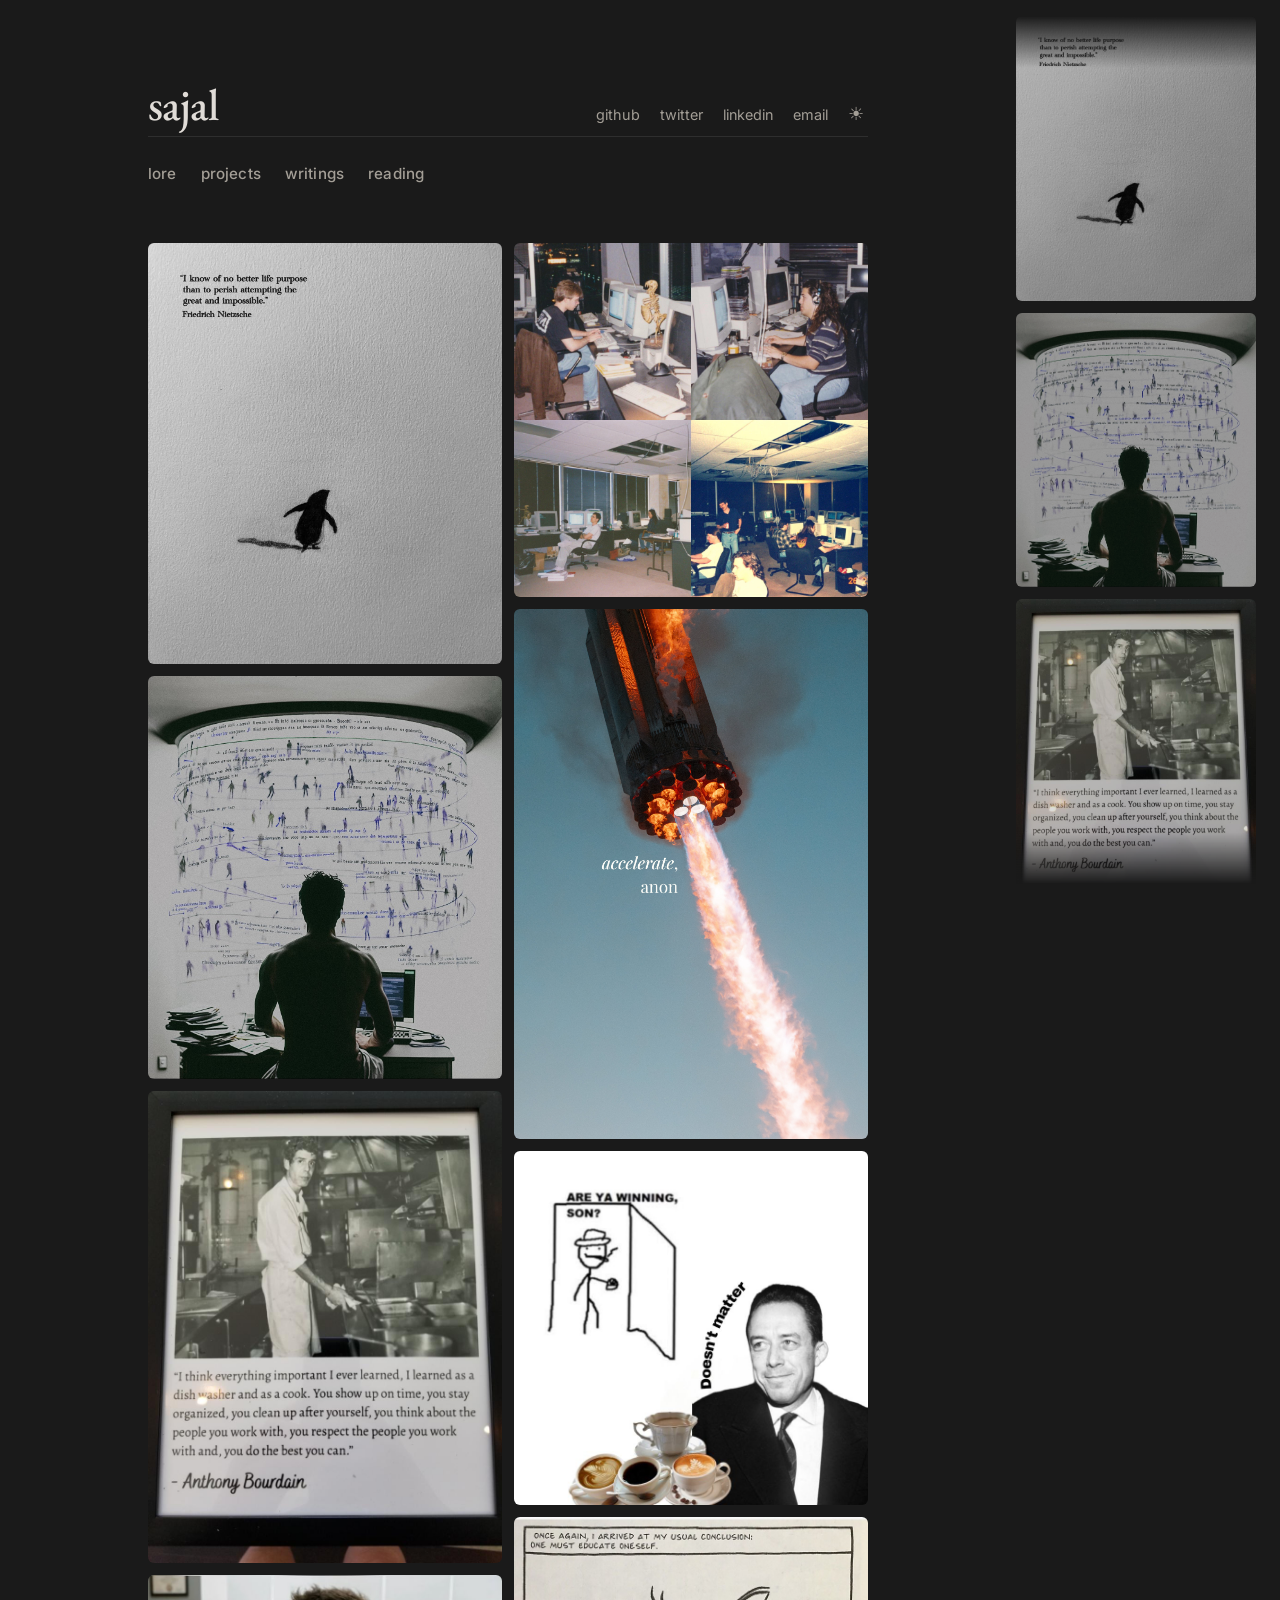
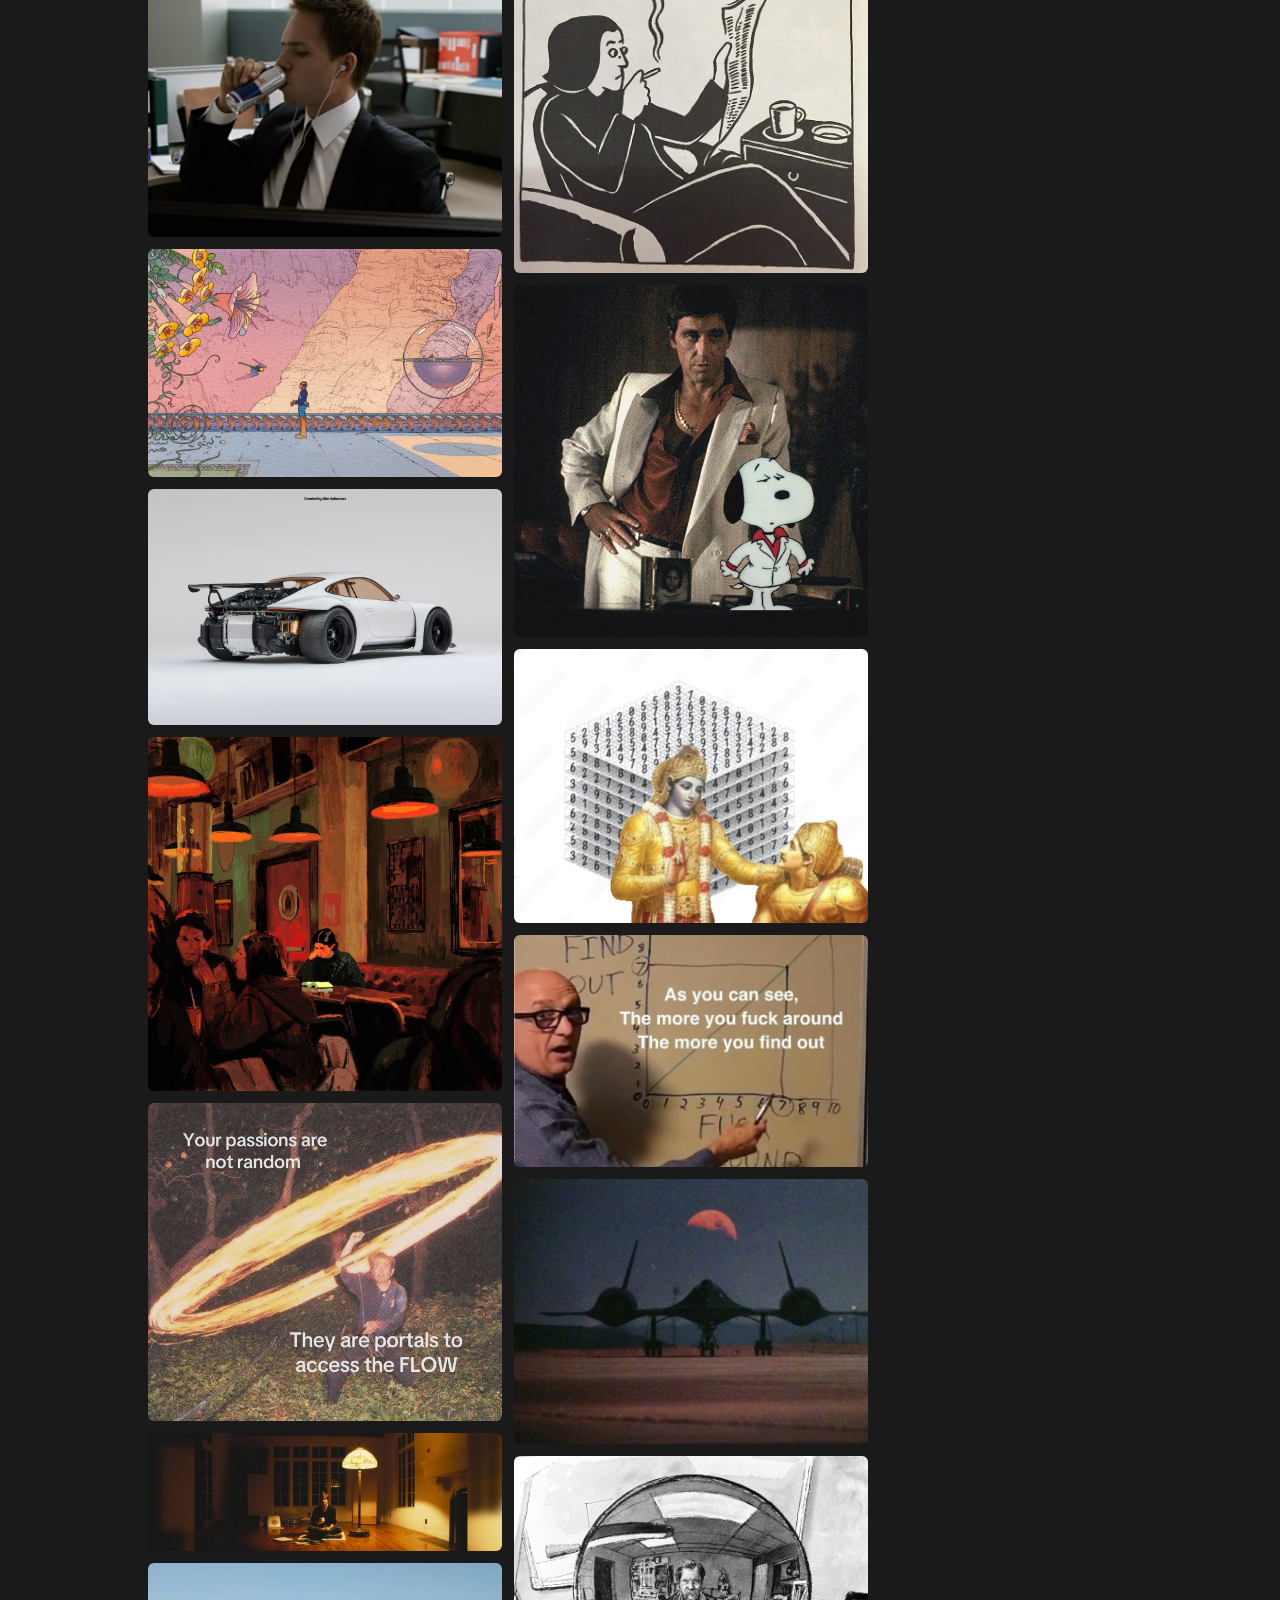
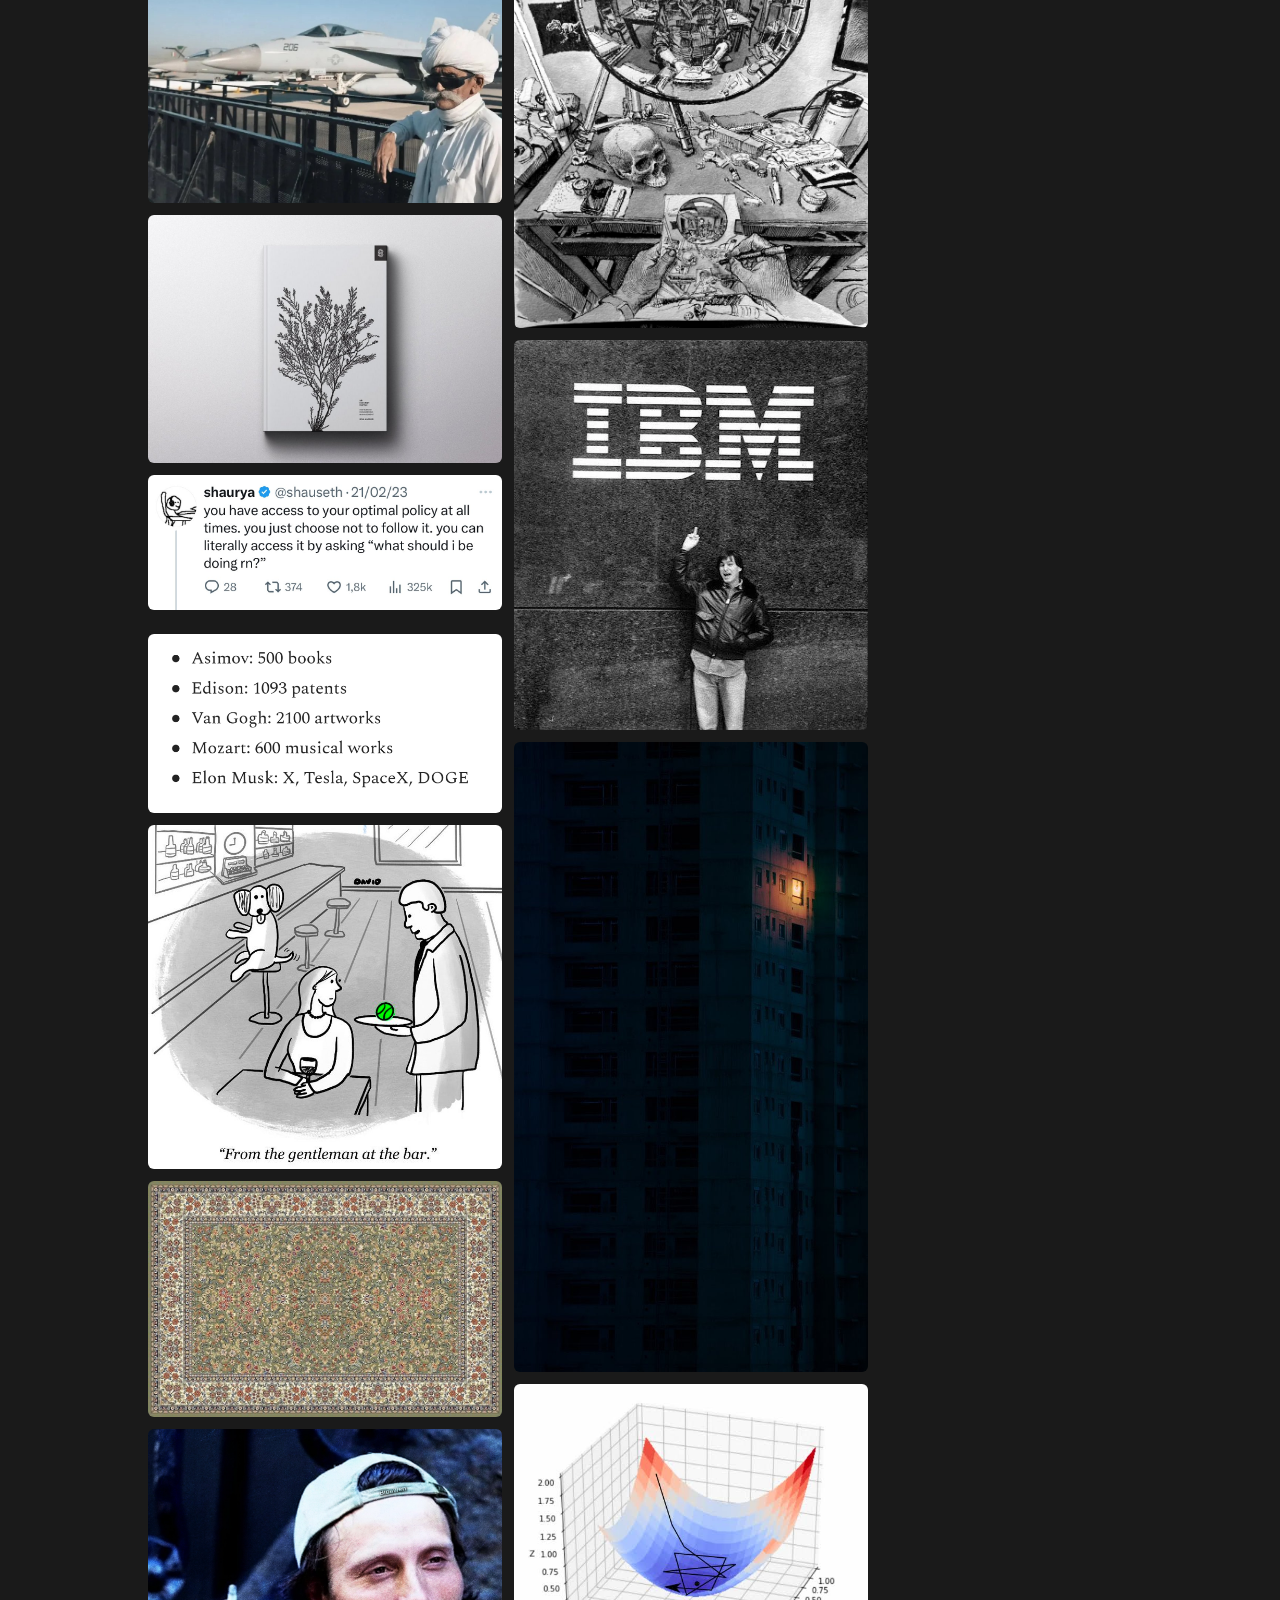
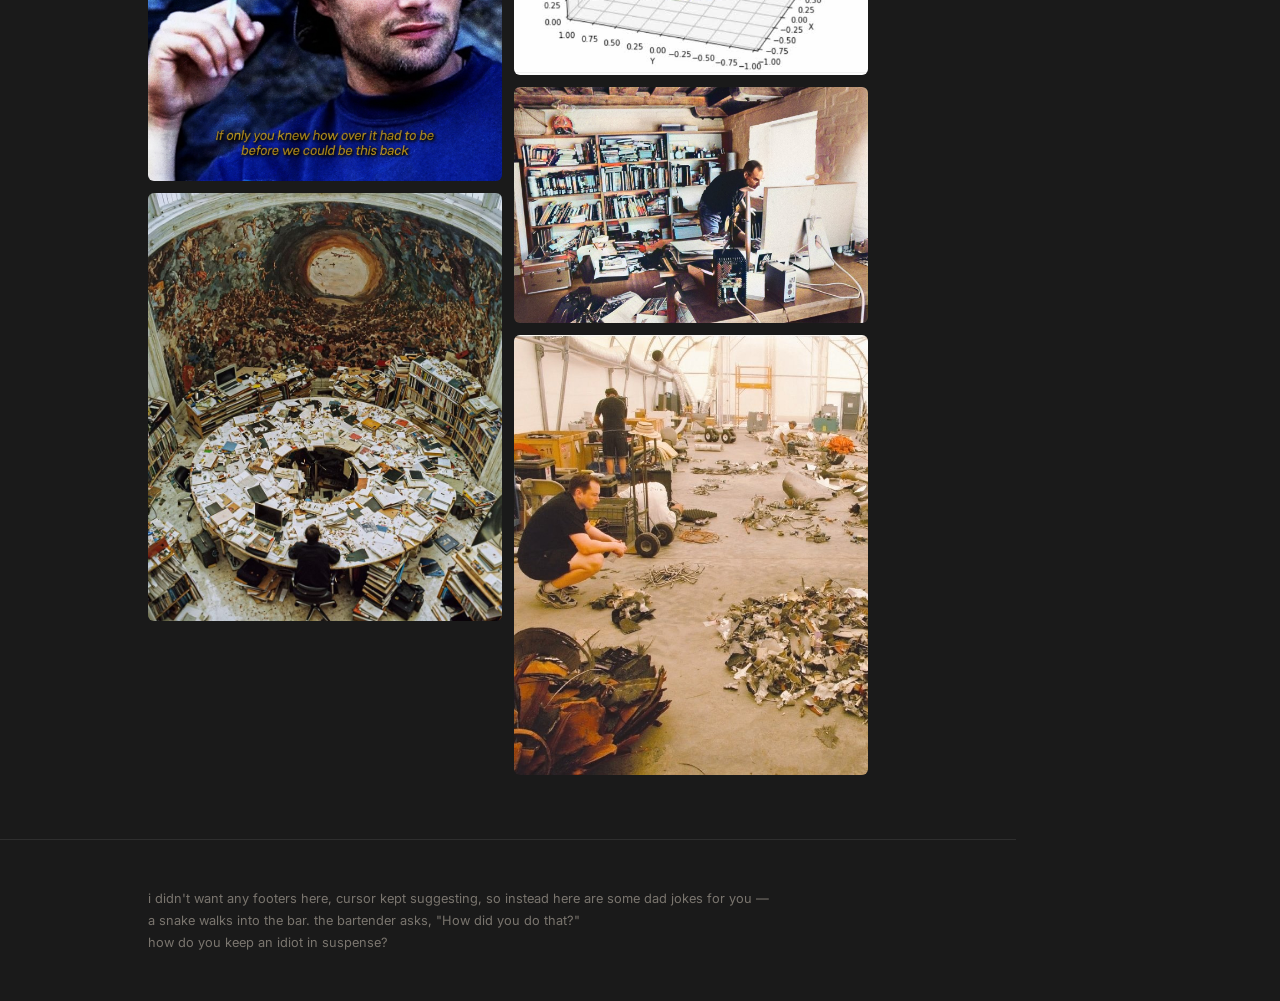
==== dump.html @ 321d6bab "second draft" ====
<!DOCTYPE html>
<html lang="en">
<head>
  <meta charset="UTF-8">
  <meta name="viewport" content="width=device-width, initial-scale=1.0">
  <title>dump — sajal</title>
  <link rel="stylesheet" href="styles.css">
  <link rel="preconnect" href="https://fonts.googleapis.com">
  <link rel="preconnect" href="https://fonts.gstatic.com" crossorigin>
  <link href="https://fonts.googleapis.com/css2?family=EB+Garamond:ital,wght@0,400;0,500;0,600;1,400;1,500&family=Inter:wght@400;500&display=swap" rel="stylesheet">
</head>
<body>
  <div class="page-content">

  <header class="site-header">
    <div class="container">
      <div class="header-top">
        <a href="index.html" class="site-name-link"><h1 class="site-name">sajal</h1></a>
        <div class="header-right">
          <div class="social-links">
            <a href="https://github.com/sajalshlan" target="_blank" rel="noopener">github</a>
            <a href="https://twitter.com/SajalShlan" target="_blank" rel="noopener">twitter</a>
            <a href="https://www.linkedin.com/in/sajalsharma24/" target="_blank" rel="noopener">linkedin</a>
            <a href="mailto:sharma24sajal@gmail.com">email</a>
          </div>
          <button class="theme-toggle" aria-label="Toggle theme">☾</button>
        </div>
      </div>

      <nav class="site-nav">
        <a href="index.html">lore</a>
        <a href="projects.html">projects</a>
        <a href="writings.html">writings</a>
        <a href="reading.html">reading</a>
        <a href="dump.html" class="active dump-link">dump</a>
      </nav>
    </div>
  </header>

  <main class="container">
    <section class="section">
      <div class="dump-gallery">
        <img src="attachments/20260124_154720.jpg" alt="" loading="lazy">
        <img src="attachments/20251104_120211.jpg" alt="" loading="lazy">
        <img src="attachments/20250826_190505.jpg" alt="" loading="lazy">
        <img src="attachments/20250710_130349.jpg" alt="" loading="lazy">
        <img src="attachments/20250325_132750.jpg" alt="" loading="lazy">
        <img src="attachments/20250320_174942.jpg" alt="" loading="lazy">
        <img src="attachments/20250317_173545.jpg" alt="" loading="lazy">
        <img src="attachments/20250314_141850.jpg" alt="" loading="lazy">
        <img src="attachments/20250212_203625.jpg" alt="" loading="lazy">
        <img src="attachments/20250212_104649.jpg" alt="" loading="lazy">
        <img src="attachments/20250210_200958.jpg" alt="" loading="lazy">
        <img src="attachments/20250131_142923.jpg" alt="" loading="lazy">
        <img src="attachments/20250131_003057.jpg" alt="" loading="lazy">
        <img src="attachments/20250115_132931.jpg" alt="" loading="lazy">
        <img src="attachments/20250115_114959.jpg" alt="" loading="lazy">
        <img src="attachments/20241208_213635.jpg" alt="" loading="lazy">
        <img src="attachments/20241123_001759.jpg" alt="" loading="lazy">
        <img src="attachments/20241121_110652.jpg" alt="" loading="lazy">
        <img src="attachments/20241017_221312.jpg" alt="" loading="lazy">
        <img src="attachments/20241015_145549.jpg" alt="" loading="lazy">
        <img src="attachments/20240929_124556.jpg" alt="" loading="lazy">
        <img src="attachments/20240915_211221.jpg" alt="" loading="lazy">
        <img src="attachments/20240806_131700.jpg" alt="" loading="lazy">
        <img src="attachments/20240613_141111.jpg" alt="" loading="lazy">
        <img src="attachments/20240612_132205.jpg" alt="" loading="lazy">
        <img src="attachments/20240421_171157.jpg" alt="" loading="lazy">
        <img src="attachments/20240411_151348.jpg" alt="" loading="lazy">
        <img src="attachments/20240411_151257.jpg" alt="" loading="lazy">
        <img src="attachments/20240405_011105.jpg" alt="" loading="lazy">
        <img src="attachments/20240404_173827.jpg" alt="" loading="lazy">
        <img src="attachments/20240404_115151.jpg" alt="" loading="lazy">
        <img src="attachments/-706unb.jpg" alt="" loading="lazy">
      </div>
    </section>
  </main>

  <footer class="site-footer">
    <div class="container">
      <p class="footer-note">i didn't want any footers here, cursor kept suggesting, so instead here are some dad jokes for you —</p>
      <p class="footer-note">a snake walks into the bar. the bartender asks, "How did you do that?"</p>
      <p class="footer-note">how do you keep an idiot in suspense?</p>
    </div>
  </footer>
  </div>

  <script src="theme.js"></script>
  <script src="filmstrip.js"></script>
</body>
</html>
---- styles.css ----
*,
*::before,
*::after {
  margin: 0;
  padding: 0;
  box-sizing: border-box;
}

:root {
  --bg: #FAF6F1;
  --bg-subtle: #F3EDE5;
  --text: #2C2C2C;
  --text-muted: #6B6157;
  --text-faint: #9B9183;
  --accent: #8B5E3C;
  --accent-hover: #6D4A2E;
  --border: #E6DDD3;
  --tag-bg: #EDE6DC;
  --tag-text: #7A6A58;
  --status-current: #7B8F6A;
  --status-finished: var(--text-faint);
  --belief-heading: var(--text);
}

[data-theme="dark"] {
  --bg: #1a1a1a;
  --bg-subtle: #242424;
  --text: #e0dcd7;
  --text-muted: #a39e96;
  --text-faint: #7a756e;
  --accent: #c9956a;
  --accent-hover: #dba87d;
  --border: #2e2e2e;
  --tag-bg: #2a2723;
  --tag-text: #a39788;
  --status-current: #96b07e;
  --status-finished: var(--text-faint);
  --belief-heading: var(--accent);
}

html {
  min-height: 100%;
}

body {
  min-height: 100vh;
  display: flex;
  flex-direction: row;
  font-family: 'Inter', -apple-system, BlinkMacSystemFont, 'Segoe UI', sans-serif;
  font-size: 16px;
  line-height: 1.7;
  color: var(--text);
  background-color: var(--bg);
  -webkit-font-smoothing: antialiased;
  -moz-osx-font-smoothing: grayscale;
  transition: background-color 0.3s ease, color 0.3s ease;
}

.page-content {
  flex: 1;
  min-width: 0;
  display: flex;
  flex-direction: column;
  min-height: 100vh;
}

.dump-link {
  display: none;
}

main.container {
  flex: 1;
}

.container {
  max-width: 800px;
  margin: 0 auto;
  padding: 0 2.5rem;
}

a {
  color: var(--accent);
  text-decoration: none;
  transition: color 0.2s ease;
}

a:hover {
  color: var(--accent-hover);
}

/* ---- Theme toggle ---- */

.theme-toggle {
  background: none;
  border: none;
  cursor: pointer;
  font-size: 1.1rem;
  color: var(--text-muted);
  padding: 0.25rem;
  line-height: 1;
  transition: color 0.2s ease, transform 0.2s ease;
  transform: rotate(-30deg);
}

[data-theme="dark"] .theme-toggle {
  transform: rotate(0deg);
}

.theme-toggle:hover {
  color: var(--text);
}

/* ---- Header ---- */

.site-header {
  padding: 5rem 0 1.5rem;
}

.header-top {
  display: flex;
  align-items: baseline;
  justify-content: space-between;
  margin-bottom: 0.4rem;
}

.header-right {
  display: flex;
  align-items: center;
  gap: 1rem;
}

.site-name-link {
  text-decoration: none;
  color: inherit;
}

.site-name-link:hover {
  color: inherit;
}

.site-name {
  font-family: 'EB Garamond', Georgia, 'Times New Roman', serif;
  font-size: 2.8rem;
  font-weight: 500;
  letter-spacing: -0.02em;
  line-height: 1.1;
  margin-bottom: 0;
}

.site-tagline {
  font-size: 1.05rem;
  color: var(--text-muted);
  margin-bottom: 1.5rem;
  font-style: italic;
}

.social-links {
  display: flex;
  gap: 1.25rem;
  margin-bottom: 0;
  font-size: 0.9rem;
}

.social-links a {
  color: var(--text-muted);
  position: relative;
}

.social-links a::after {
  content: '';
  position: absolute;
  bottom: -2px;
  left: 0;
  width: 0;
  height: 1px;
  background-color: var(--accent);
  transition: width 0.2s ease;
}

.social-links a:hover {
  color: var(--accent);
}

.social-links a:hover::after {
  width: 100%;
}

.site-nav {
  display: flex;
  gap: 1.5rem;
  font-size: 0.95rem;
  padding-top: 1.5rem;
  border-top: 1px solid var(--border);
}

.site-nav a {
  color: var(--text-muted);
  font-weight: 500;
  letter-spacing: 0.01em;
  transition: color 0.2s ease;
}

.site-nav a:hover,
.site-nav a.active {
  color: var(--text);
}

/* ---- Sections ---- */

.section {
  padding: 2rem 0;
  width: 100%;
}


.section-title {
  font-family: 'EB Garamond', Georgia, 'Times New Roman', serif;
  font-size: 1.6rem;
  font-weight: 500;
  margin-bottom: 1.5rem;
  letter-spacing: -0.01em;
}

.subsection-title {
  font-family: 'EB Garamond', Georgia, 'Times New Roman', serif;
  font-size: 1.15rem;
  font-weight: 500;
  margin-top: 2rem;
  margin-bottom: 0.75rem;
  color: var(--text-muted);
}

/* ---- Lore ---- */

.highlight-text {
  color: var(--accent);
  font-style: italic;
}

.section p {
  margin-bottom: 1rem;
  color: var(--text);
}

.updates-list {
  list-style: none;
  padding-left: 0;
}

.updates-list li {
  display: flex;
  gap: 1.25rem;
  padding: 0.6rem 0;
  border-bottom: 1px solid var(--border);
  color: var(--text);
}

.update-date {
  font-family: 'EB Garamond', Georgia, 'Times New Roman', serif;
  font-size: 0.95rem;
  color: var(--accent);
  white-space: nowrap;
  min-width: 5.5rem;
  font-weight: 500;
}

.update-text {
  font-size: 0.9rem;
  color: var(--text-muted);
}

.beliefs-list-minimal {
  display: flex;
  flex-direction: column;
  gap: 1.25rem;
}

.belief-heading {
  font-weight: 500;
  font-size: 0.95rem;
  margin-bottom: 0.2rem;
  color: var(--belief-heading);
}

.belief-desc {
  font-size: 0.88rem;
  color: var(--text-muted);
  line-height: 1.6;
}

/* ---- Entry list (Projects & Blogs) ---- */

.entry-list {
  width: 100%;
}

.entry {
  display: flex;
  justify-content: space-between;
  align-items: baseline;
  gap: 1rem;
  padding: 0.75rem 0;
  border-bottom: 1px solid var(--border);
  color: var(--text);
  text-decoration: none;
  transition: background-color 0.15s ease;
}


.entry:hover {
  background-color: var(--bg-subtle);
  padding-left: 0.5rem;
  padding-right: 0.5rem;
  margin-left: -0.5rem;
  margin-right: -0.5rem;
  border-radius: 4px;
}

.entry-main {
  display: flex;
  flex-direction: column;
  gap: 0.15rem;
  min-width: 0;
  flex: 1;
}

.entry-title {
  font-family: 'EB Garamond', Georgia, 'Times New Roman', serif;
  font-size: 1.1rem;
  font-weight: 500;
  line-height: 1.3;
  display: flex;
  align-items: center;
  gap: 0.5rem;
}

.entry-title .arrow {
  font-size: 0.8rem;
  color: var(--text-faint);
  opacity: 0;
  transform: translateX(-4px);
  transition: opacity 0.18s, transform 0.18s;
  font-style: normal;
}

.entry:hover .arrow {
  opacity: 1;
  transform: translateX(0);
}

.entry-description {
  font-size: 0.85rem;
  color: var(--text-muted);
  line-height: 1.4;
}

.entry-meta {
  display: flex;
  align-items: center;
  gap: 0.75rem;
  flex-shrink: 0;
  white-space: nowrap;
}

.entry-tag {
  font-size: 0.72rem;
  font-weight: 500;
  letter-spacing: 0.03em;
  padding: 0.15rem 0.5rem;
  background-color: var(--tag-bg);
  color: var(--tag-text);
  border-radius: 3px;
}

.entry-date {
  font-size: 0.8rem;
  color: var(--text-faint);
  font-variant-numeric: tabular-nums;
}

.entry-tagline {
  font-size: 0.85rem;
  color: var(--text-muted);
  line-height: 1.4;
}

.entry-note {
  font-size: 0.82rem;
  color: var(--text-faint);
  font-style: italic;
  line-height: 1.4;
  max-height: 0;
  overflow: hidden;
  opacity: 0;
  transition: max-height 0.25s ease, opacity 0.2s ease, margin-top 0.2s ease;
}

.entry:hover .entry-note {
  max-height: 3rem;
  opacity: 1;
  margin-top: 0.25rem;
}

.entry-tags {
  display: flex;
  flex-wrap: wrap;
  gap: 0.35rem;
  max-height: 0;
  overflow: hidden;
  opacity: 0;
  transition: max-height 0.25s ease, opacity 0.2s ease, margin-top 0.2s ease;
}

.entry:hover .entry-tags {
  max-height: 2rem;
  opacity: 1;
  margin-top: 0.4rem;
}

.tag {
  font-size: 0.72rem;
  font-weight: 500;
  letter-spacing: 0.03em;
  color: var(--tag-text);
  background: transparent;
  border: 1px solid var(--border);
  padding: 0.1rem 0.45rem;
  border-radius: 3px;
}

.entry-badge {
  font-size: 0.7rem;
  font-weight: 500;
  letter-spacing: 0.02em;
  color: var(--accent);
  background: rgba(139, 94, 60, 0.08);
  border: 1px solid rgba(139, 94, 60, 0.2);
  padding: 0.15rem 0.4rem;
  border-radius: 3px;
  white-space: nowrap;
}

/* ---- Reading list ---- */

.reading-list {
  display: flex;
  flex-direction: column;
}

.reading-entry {
  display: flex;
  justify-content: space-between;
  align-items: baseline;
  gap: 1rem;
  padding: 0.75rem 0;
  border-bottom: 1px solid var(--border);
  width: 100%;
}


a.reading-entry-link {
  text-decoration: none;
  color: var(--text);
  transition: background-color 0.15s ease;
}

a.reading-entry-link:hover {
  background-color: var(--bg-subtle);
  padding-left: 0.5rem;
  padding-right: 0.5rem;
  margin-left: -0.5rem;
  margin-right: -0.5rem;
  border-radius: 4px;
}

.reading-main {
  display: flex;
  flex-direction: column;
  gap: 0.1rem;
  min-width: 0;
}

.reading-title {
  font-family: 'EB Garamond', Georgia, 'Times New Roman', serif;
  font-size: 1.1rem;
  font-weight: 500;
  line-height: 1.3;
}

.reading-author {
  font-size: 0.85rem;
  color: var(--text-muted);
}

.reading-meta {
  display: flex;
  align-items: center;
  gap: 0.75rem;
  flex-shrink: 0;
  white-space: nowrap;
}

.reading-status {
  font-size: 0.75rem;
  font-style: italic;
  white-space: nowrap;
  flex-shrink: 0;
}

.status-current {
  color: var(--status-current);
}

.status-finished {
  color: var(--status-finished);
}

/* ---- Filmstrip (site-wide) ---- */

.filmstrip {
  position: sticky;
  top: 1rem;
  width: 240px;
  flex-shrink: 0;
  height: calc(100vh - 2rem);
  overflow: hidden;
  margin: 1rem 1.5rem 1rem 0;
  pointer-events: none;
  mask-image: linear-gradient(to bottom, transparent, black 6%, black 94%, transparent);
  -webkit-mask-image: linear-gradient(to bottom, transparent, black 6%, black 94%, transparent);
  align-self: flex-start;
}

.filmstrip-track {
  display: flex;
  flex-direction: column;
  gap: 0.75rem;
  animation: filmstrip-scroll 120s linear infinite;
}

.filmstrip-track img {
  width: 100%;
  border-radius: 6px;
  object-fit: cover;
  opacity: 0.85;
  pointer-events: auto;
  transition: opacity 0.3s ease;
}

.filmstrip-track img:hover {
  opacity: 1;
}

@keyframes filmstrip-scroll {
  0% { transform: translateY(0); }
  100% { transform: translateY(-50%); }
}

/* ---- Dump gallery ---- */

.dump-gallery {
  columns: 2;
  column-gap: 0.75rem;
}

.dump-gallery img {
  width: 100%;
  border-radius: 6px;
  margin-bottom: 0.75rem;
  display: block;
}

@media (max-width: 600px) {
  .dump-gallery {
    columns: 1;
  }
}

/* ---- Footer ---- */

.site-footer {
  padding: 3rem 0;
  margin-top: 2rem;
  border-top: 1px solid var(--border);
}

.footer-links {
  display: flex;
  gap: 1.25rem;
  margin-bottom: 0.75rem;
  font-size: 0.9rem;
}

.footer-links a {
  color: var(--text-muted);
}

.footer-links a:hover {
  color: var(--accent);
}

.footer-note {
  font-size: 0.8rem;
  color: var(--text-faint);
}

/* ---- Responsive ---- */

@media (max-width: 900px) {
  body {
    flex-direction: column;
  }

  .dump-link {
    display: inline;
  }
}

@media (max-width: 600px) {
  .site-header {
    padding: 3rem 0 2rem;
  }

  .site-name {
    font-size: 2.2rem;
  }

  .site-nav {
    gap: 1rem;
    flex-wrap: wrap;
  }

  .entry {
    flex-direction: column;
    gap: 0.35rem;
  }

  .entry-meta {
    gap: 0.5rem;
  }

  .entry-title .arrow {
    opacity: 1;
    transform: translateX(0);
  }

  .entry-note {
    max-height: none;
    opacity: 1;
    margin-top: 0.2rem;
  }

  .entry-tags {
    max-height: none;
    opacity: 1;
    margin-top: 0.3rem;
  }

  .reading-entry {
    flex-direction: column;
    gap: 0.35rem;
  }

  .header-top {
    flex-wrap: wrap;
  }

  .section {
    padding: 2rem 0;
  }
}
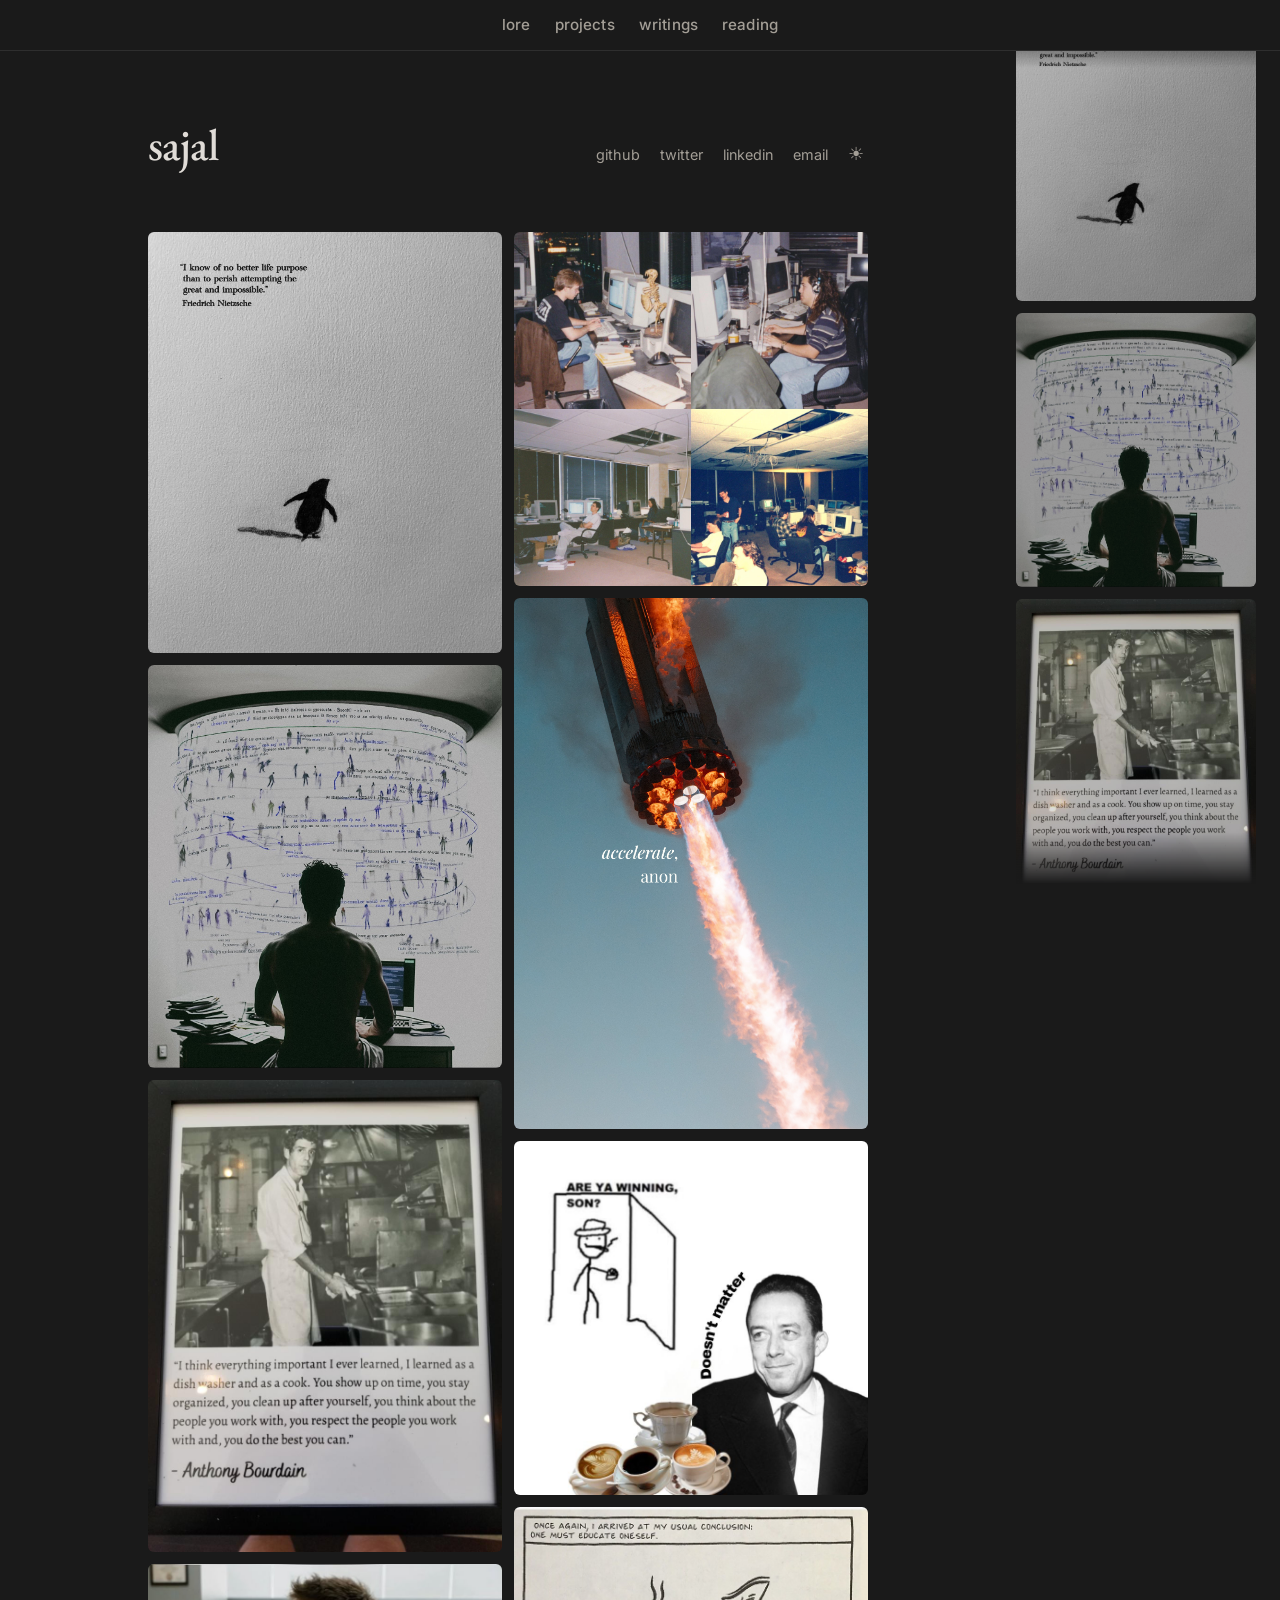
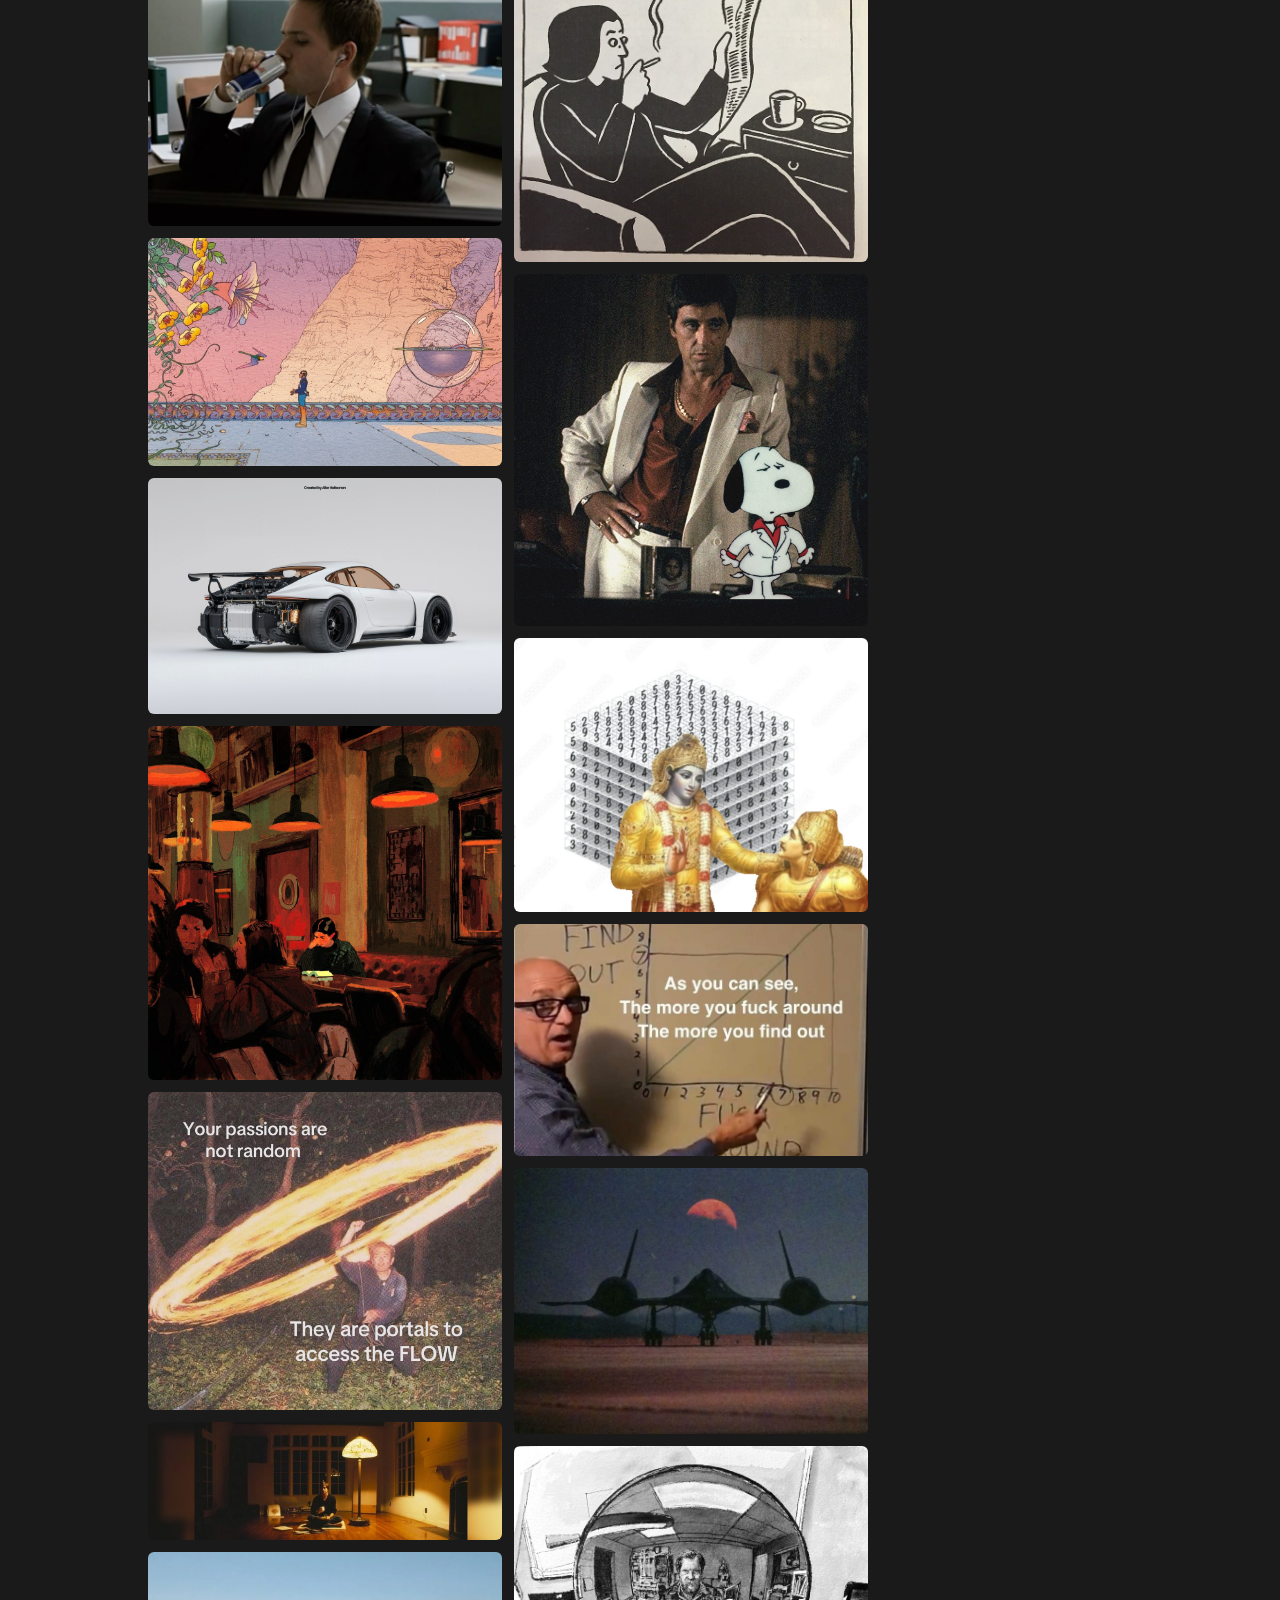
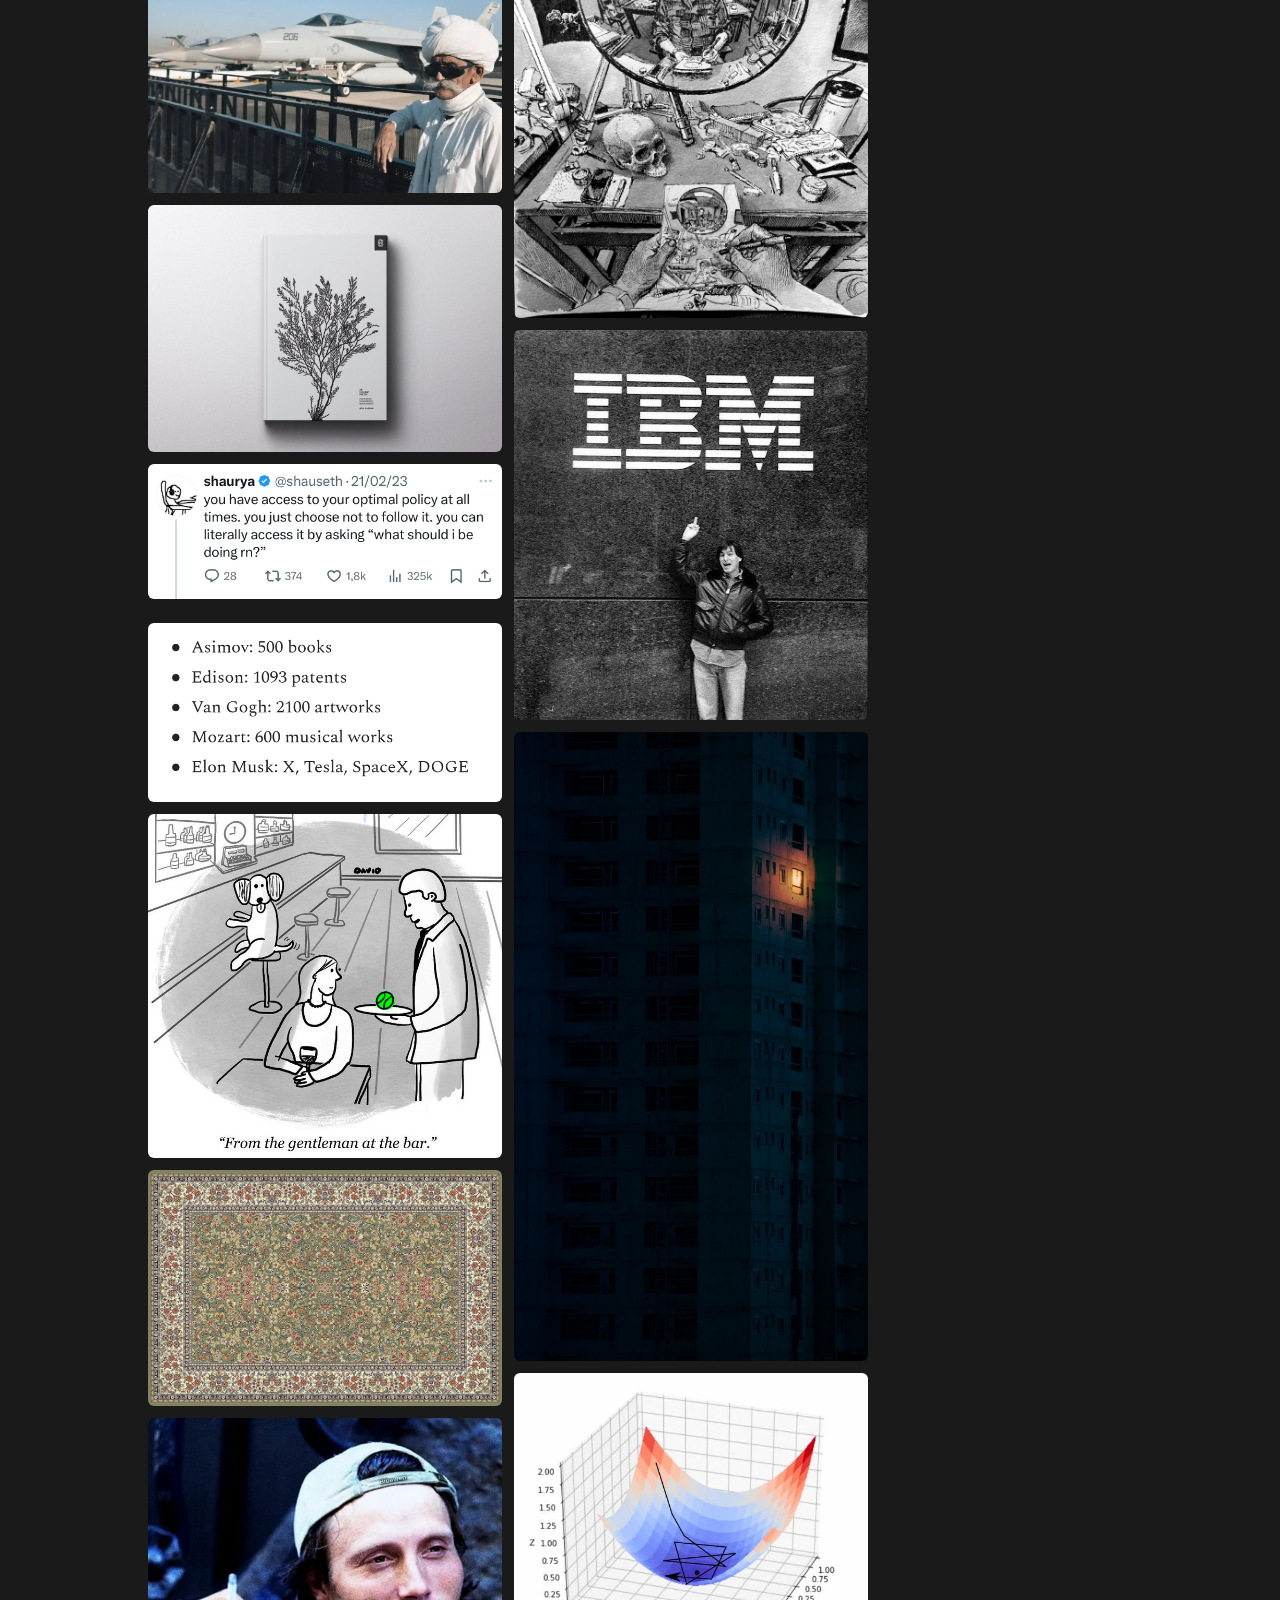
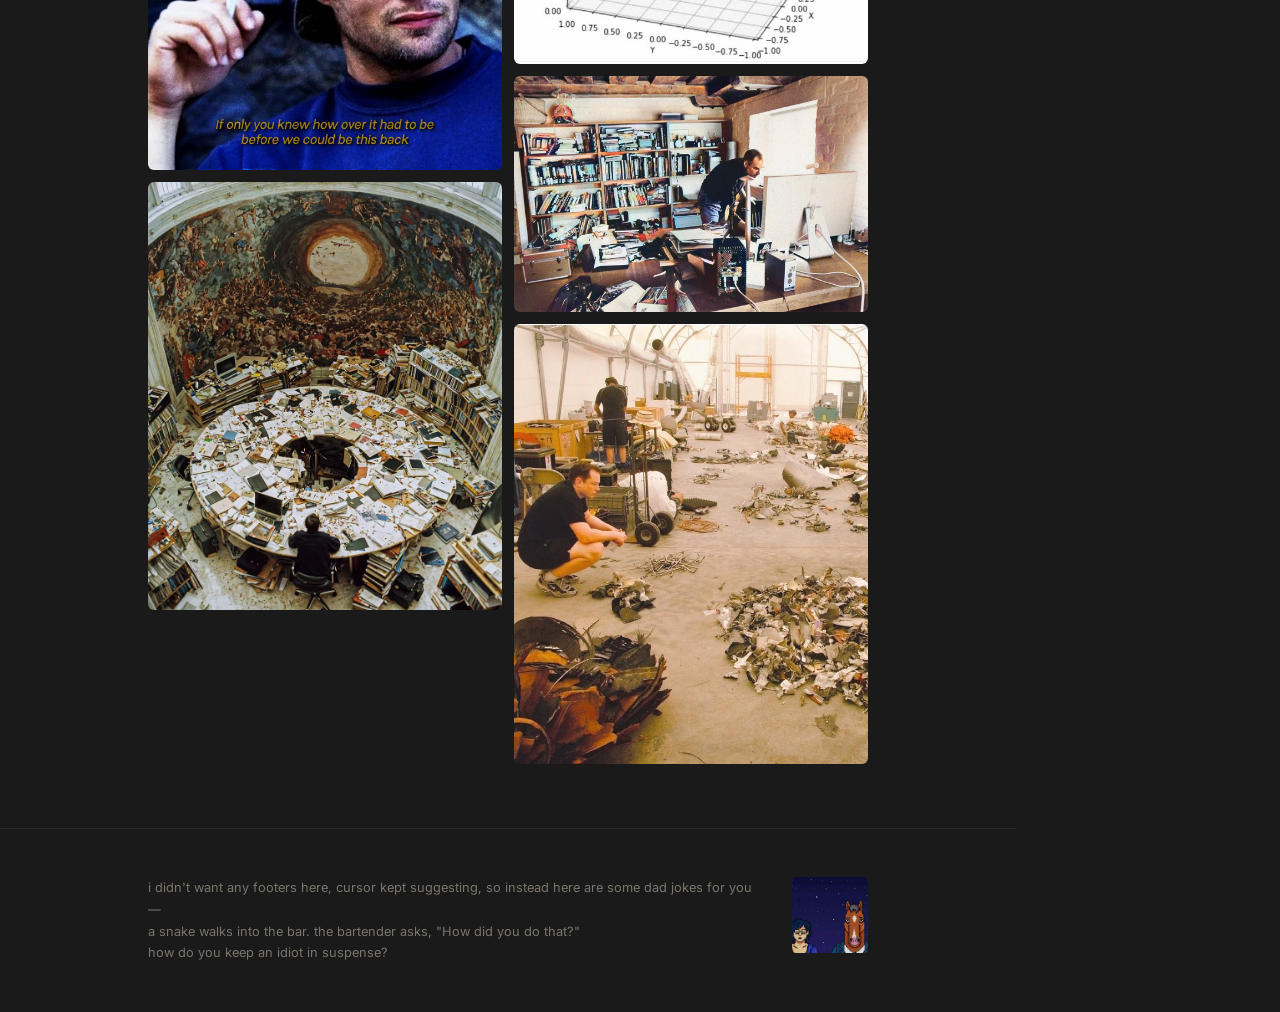
==== commit 913a4cb0: "nav fixed + favicon added" ====
--- a/dump.html
+++ b/dump.html
@@ -4,6 +4,8 @@
   <meta charset="UTF-8">
   <meta name="viewport" content="width=device-width, initial-scale=1.0">
   <title>dump — sajal</title>
+  <link rel="icon" type="image/png" href="favicon.png">
+  <link rel="apple-touch-icon" href="apple-touch-icon.png">
   <link rel="stylesheet" href="styles.css">
   <link rel="preconnect" href="https://fonts.googleapis.com">
   <link rel="preconnect" href="https://fonts.gstatic.com" crossorigin>
@@ -78,9 +80,12 @@
 
   <footer class="site-footer">
     <div class="container">
-      <p class="footer-note">i didn't want any footers here, cursor kept suggesting, so instead here are some dad jokes for you —</p>
-      <p class="footer-note">a snake walks into the bar. the bartender asks, "How did you do that?"</p>
-      <p class="footer-note">how do you keep an idiot in suspense?</p>
+      <div class="footer-text">
+        <p class="footer-note">i didn't want any footers here, cursor kept suggesting, so instead here are some dad jokes for you —</p>
+        <p class="footer-note">a snake walks into the bar. the bartender asks, "How did you do that?"</p>
+        <p class="footer-note">how do you keep an idiot in suspense?</p>
+      </div>
+      <img src="images.jpeg" alt="" class="footer-avatar">
     </div>
   </footer>
   </div>
--- a/styles.css
+++ b/styles.css
@@ -113,7 +113,7 @@
 /* ---- Header ---- */
 
 .site-header {
-  padding: 5rem 0 1.5rem;
+  padding: 7.5rem 0 1.5rem;
 }
 
 .header-top {
@@ -189,8 +189,16 @@
   display: flex;
   gap: 1.5rem;
   font-size: 0.95rem;
-  padding-top: 1.5rem;
-  border-top: 1px solid var(--border);
+  position: fixed;
+  top: 0;
+  left: 0;
+  right: 0;
+  z-index: 100;
+  background-color: var(--bg);
+  padding: 0.75rem 2.5rem;
+  border-bottom: 1px solid var(--border);
+  justify-content: center;
+  transition: background-color 0.3s ease;
 }
 
 .site-nav a {
@@ -599,6 +607,31 @@
   color: var(--accent);
 }
 
+.site-footer .container {
+  display: flex;
+  justify-content: space-between;
+  align-items: flex-start;
+  gap: 1.5rem;
+}
+
+.footer-text {
+  min-width: 0;
+}
+
+.footer-avatar {
+  width: 76px;
+  height: 76px;
+  border-radius: 4px;
+  object-fit: cover;
+  flex-shrink: 0;
+  opacity: 0.85;
+  transition: opacity 0.3s ease;
+}
+
+.footer-avatar:hover {
+  opacity: 1;
+}
+
 .footer-note {
   font-size: 0.8rem;
   color: var(--text-faint);
@@ -614,20 +647,32 @@
   .dump-link {
     display: inline;
   }
+
 }
 
 @media (max-width: 600px) {
+  body {
+    font-size: 14.5px;
+  }
+
+  .site-footer .container {
+    flex-direction: column-reverse;
+    align-items: flex-start;
+  }
+
   .site-header {
-    padding: 3rem 0 2rem;
+    padding: 5.5rem 0 1rem;
   }
 
   .site-name {
-    font-size: 2.2rem;
+    font-size: 1.8rem;
   }
 
   .site-nav {
     gap: 1rem;
     flex-wrap: wrap;
+    font-size: 0.85rem;
+    padding: 0.6rem 1.5rem;
   }
 
   .entry {
@@ -661,9 +706,36 @@
     gap: 0.35rem;
   }
 
-  .header-top {
-    flex-wrap: wrap;
-  }
+  .social-links {
+    gap: 0.75rem;
+  }
+
+  .header-right {
+    gap: 0.5rem;
+    align-items: center;
+  }
+
+  .theme-toggle {
+    margin-top: -0.3rem;
+  }
+
+  .social-links a {
+    font-size: 0;
+  }
+
+  .social-links a::before {
+    font-size: 0.95rem;
+    vertical-align: middle;
+  }
+
+  .social-links {
+    align-items: center;
+  }
+
+  .social-links a[href*="github"]::before { content: url("data:image/svg+xml,%3Csvg xmlns='http://www.w3.org/2000/svg' width='16' height='16' viewBox='0 0 24 24' fill='%23a39e96'%3E%3Cpath d='M12 0C5.37 0 0 5.37 0 12c0 5.31 3.435 9.795 8.205 11.385.6.105.825-.255.825-.57 0-.285-.015-1.23-.015-2.235-3.015.555-3.795-.735-4.035-1.41-.135-.345-.72-1.41-1.23-1.695-.42-.225-1.02-.78-.015-.795.945-.015 1.62.87 1.845 1.23 1.08 1.815 2.805 1.305 3.495.99.105-.78.42-1.305.765-1.605-2.67-.3-5.46-1.335-5.46-5.925 0-1.305.465-2.385 1.23-3.225-.12-.3-.54-1.53.12-3.18 0 0 1.005-.315 3.3 1.23.96-.27 1.98-.405 3-.405s2.04.135 3 .405c2.295-1.56 3.3-1.23 3.3-1.23.66 1.65.24 2.88.12 3.18.765.84 1.23 1.905 1.23 3.225 0 4.605-2.805 5.625-5.475 5.925.435.375.81 1.095.81 2.22 0 1.605-.015 2.895-.015 3.3 0 .315.225.69.825.57A12.02 12.02 0 0024 12c0-6.63-5.37-12-12-12z'/%3E%3C/svg%3E"); }
+  .social-links a[href*="twitter"]::before { content: url("data:image/svg+xml,%3Csvg xmlns='http://www.w3.org/2000/svg' width='16' height='16' viewBox='0 0 24 24' fill='%23a39e96'%3E%3Cpath d='M18.244 2.25h3.308l-7.227 8.26 8.502 11.24H16.17l-5.214-6.817L4.99 21.75H1.68l7.73-8.835L1.254 2.25H8.08l4.713 6.231zm-1.161 17.52h1.833L7.084 4.126H5.117z'/%3E%3C/svg%3E"); }
+  .social-links a[href*="linkedin"]::before { content: url("data:image/svg+xml,%3Csvg xmlns='http://www.w3.org/2000/svg' width='16' height='16' viewBox='0 0 24 24' fill='%23a39e96'%3E%3Cpath d='M20.447 20.452h-3.554v-5.569c0-1.328-.027-3.037-1.852-3.037-1.853 0-2.136 1.445-2.136 2.939v5.667H9.351V9h3.414v1.561h.046c.477-.9 1.637-1.85 3.37-1.85 3.601 0 4.267 2.37 4.267 5.455v6.286zM5.337 7.433a2.062 2.062 0 01-2.063-2.065 2.064 2.064 0 112.063 2.065zm1.782 13.019H3.555V9h3.564v11.452zM22.225 0H1.771C.792 0 0 .774 0 1.729v20.542C0 23.227.792 24 1.771 24h20.451C23.2 24 24 23.227 24 22.271V1.729C24 .774 23.2 0 22.222 0h.003z'/%3E%3C/svg%3E"); }
+  .social-links a[href*="mailto"]::before { content: url("data:image/svg+xml,%3Csvg xmlns='http://www.w3.org/2000/svg' width='16' height='16' viewBox='0 0 24 24' fill='none' stroke='%23a39e96' stroke-width='2'%3E%3Crect x='2' y='4' width='20' height='16' rx='2'/%3E%3Cpath d='m22 7-8.97 5.7a1.94 1.94 0 0 1-2.06 0L2 7'/%3E%3C/svg%3E"); }
 
   .section {
     padding: 2rem 0;
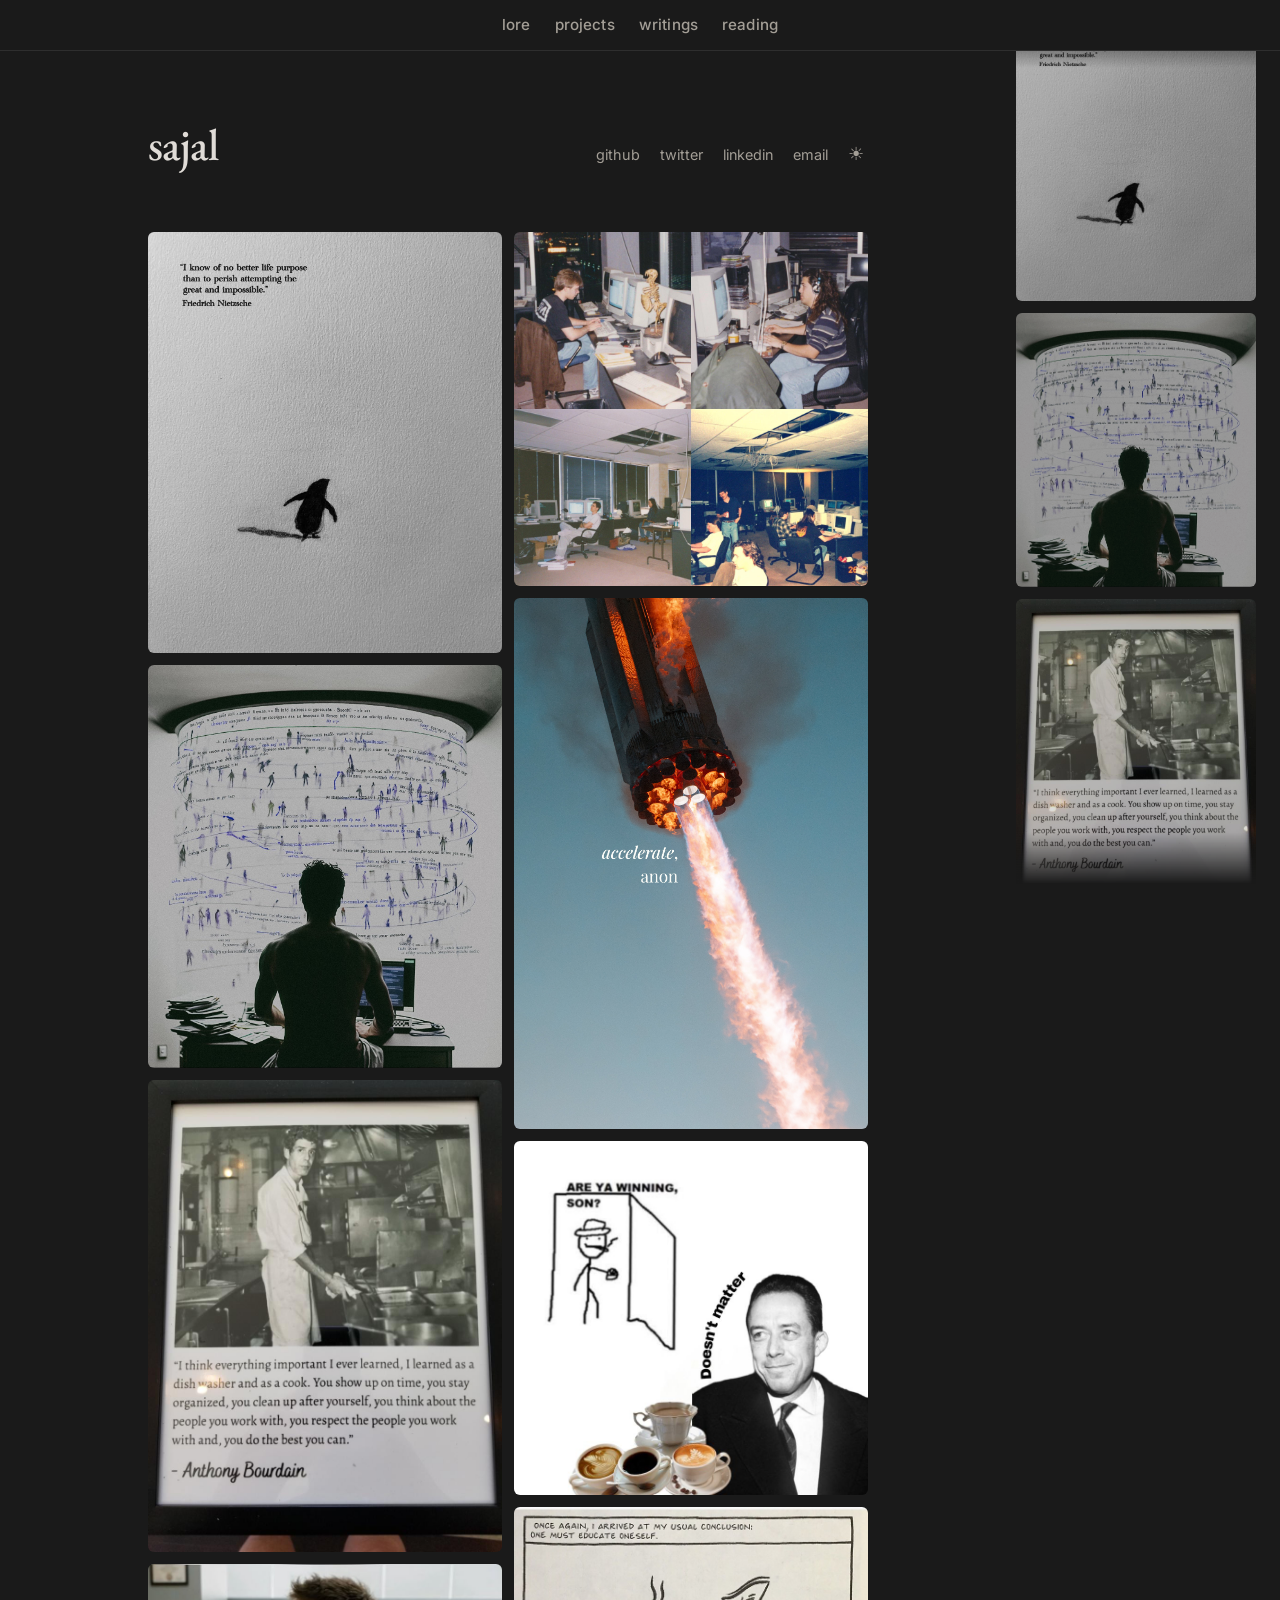
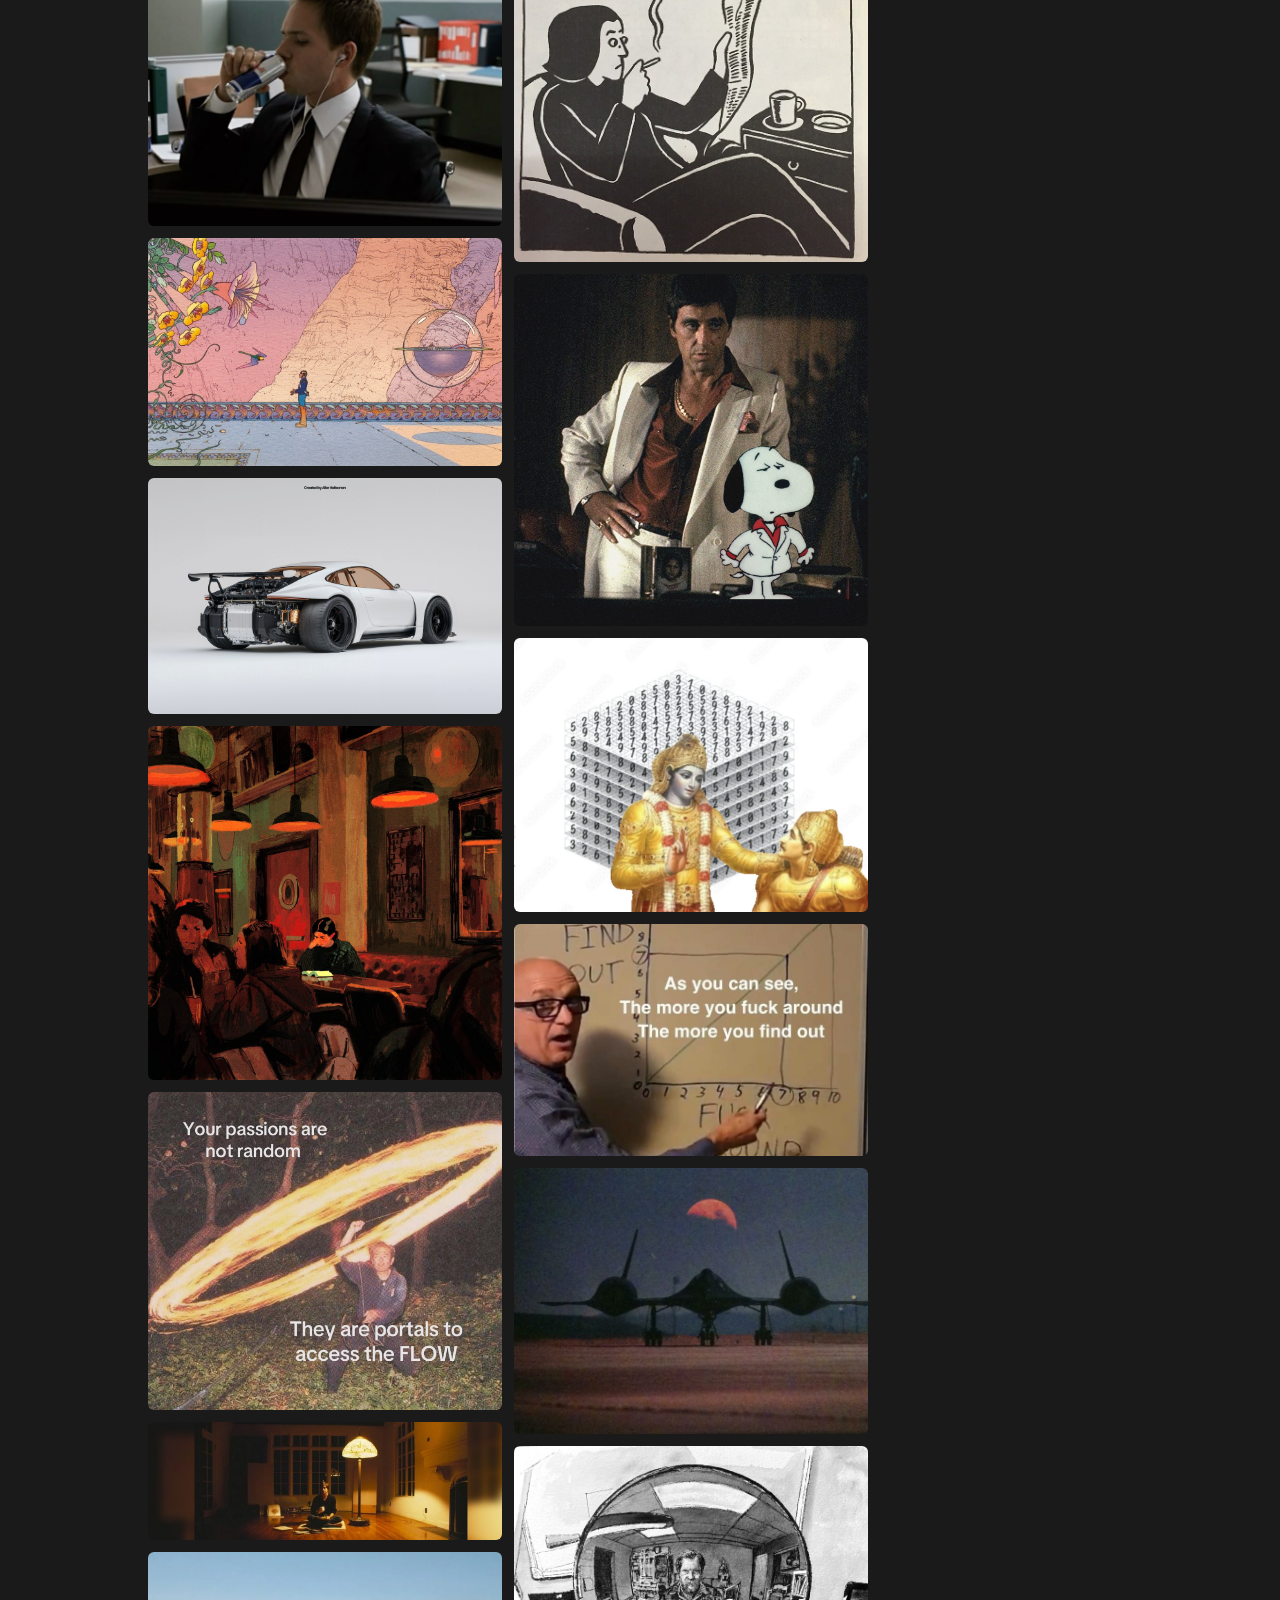
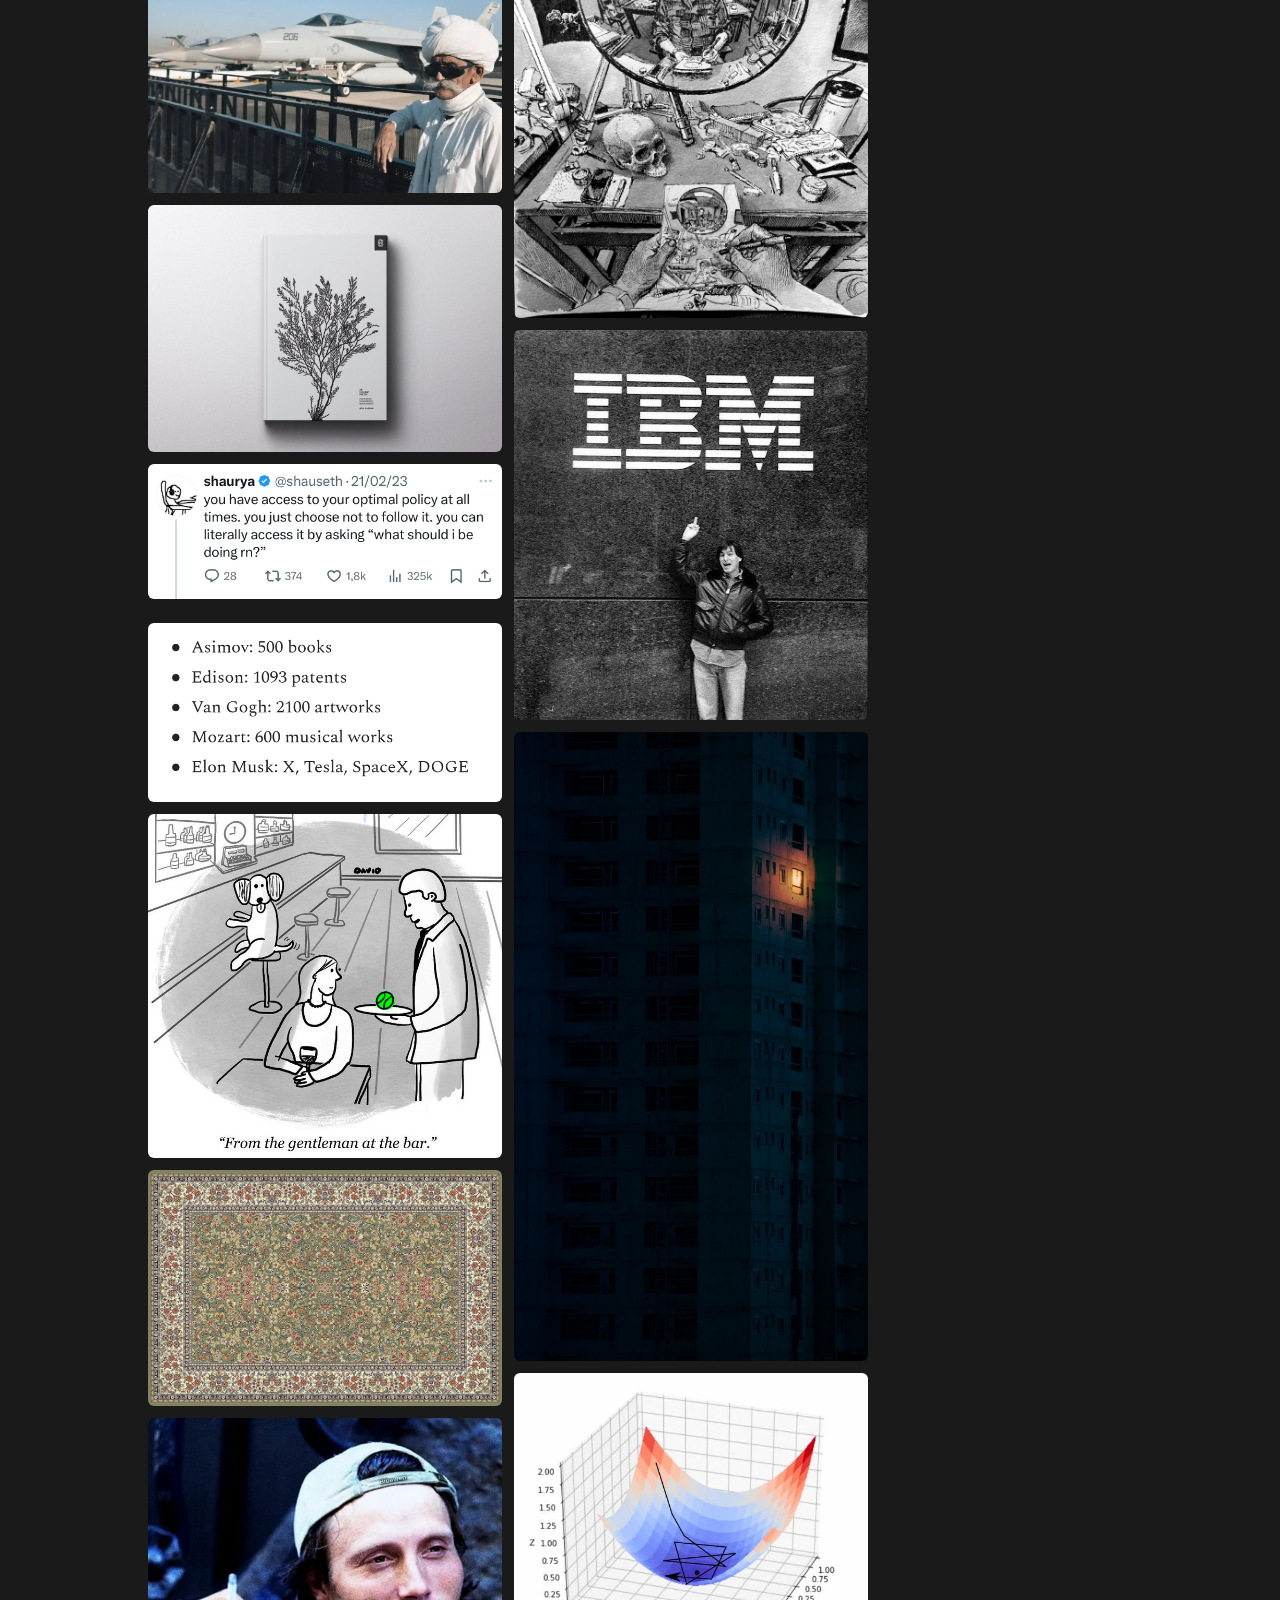
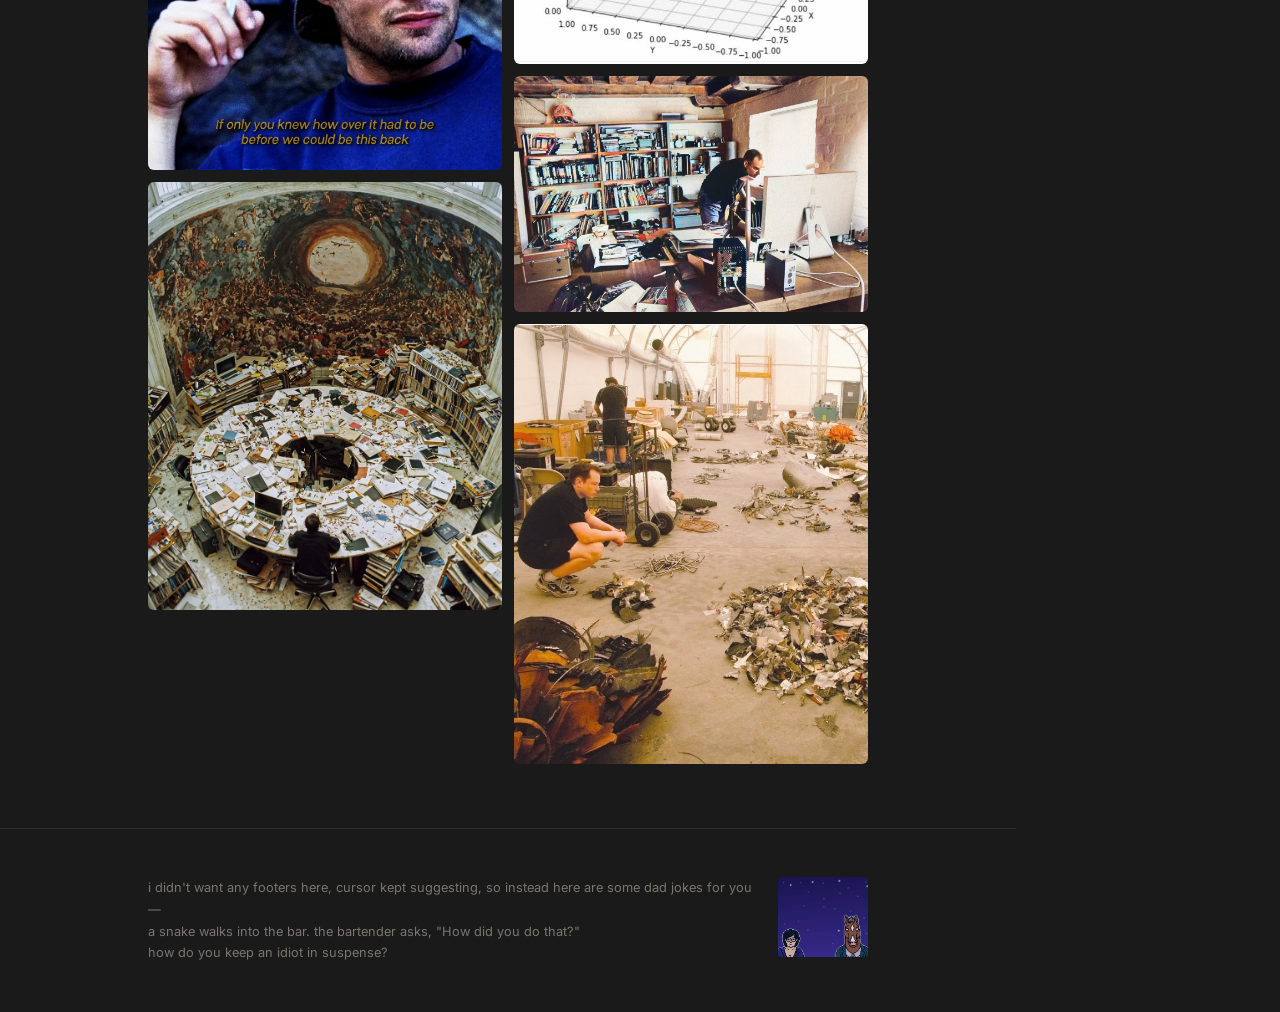
==== commit 7bc1c39e: "favicon changes" ====
--- a/dump.html
+++ b/dump.html
@@ -85,7 +85,7 @@
         <p class="footer-note">a snake walks into the bar. the bartender asks, "How did you do that?"</p>
         <p class="footer-note">how do you keep an idiot in suspense?</p>
       </div>
-      <img src="images.jpeg" alt="" class="footer-avatar">
+      <img src="dhsm4qr-8d1f4f28-3f07-497e-b232-01cf21a16af4.gif" alt="" class="footer-avatar">
     </div>
   </footer>
   </div>
--- a/styles.css
+++ b/styles.css
@@ -619,8 +619,8 @@
 }
 
 .footer-avatar {
-  width: 76px;
-  height: 76px;
+  width:90px;
+  height:80px;
   border-radius: 4px;
   object-fit: cover;
   flex-shrink: 0;
